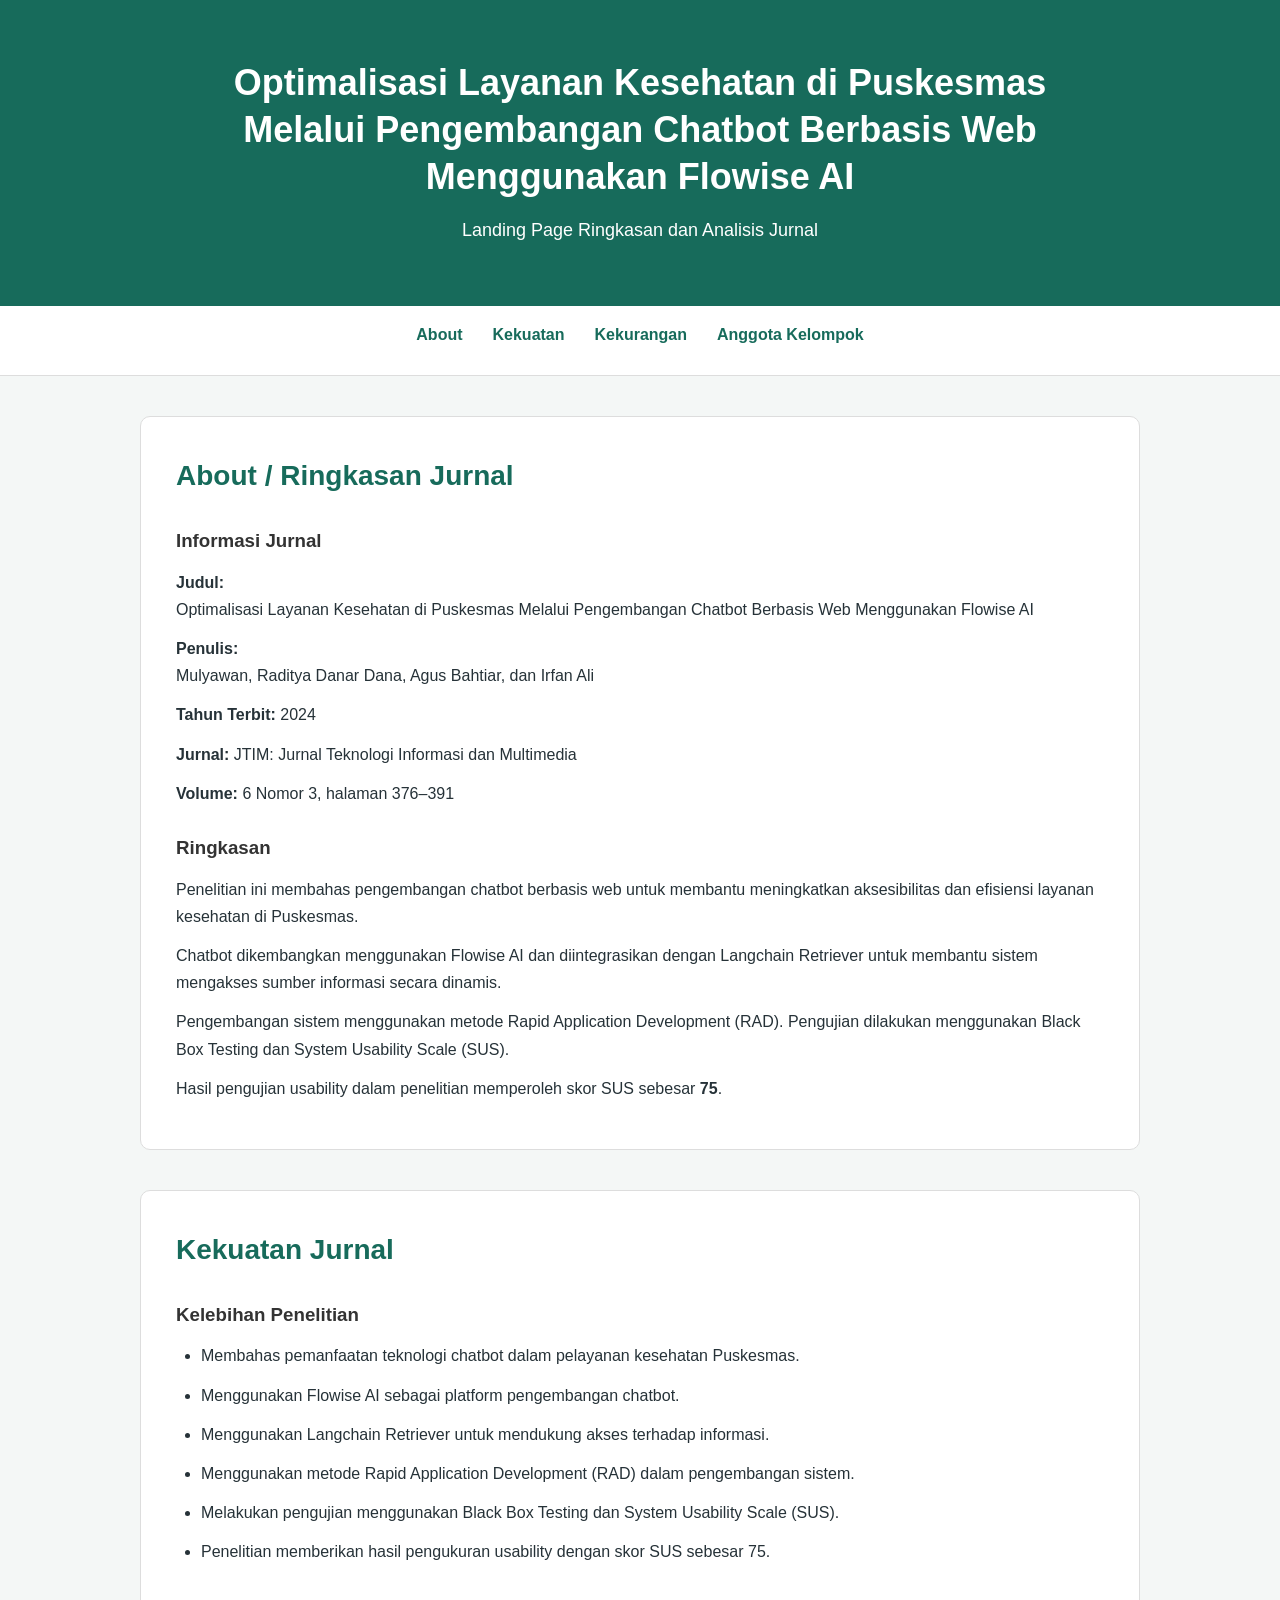
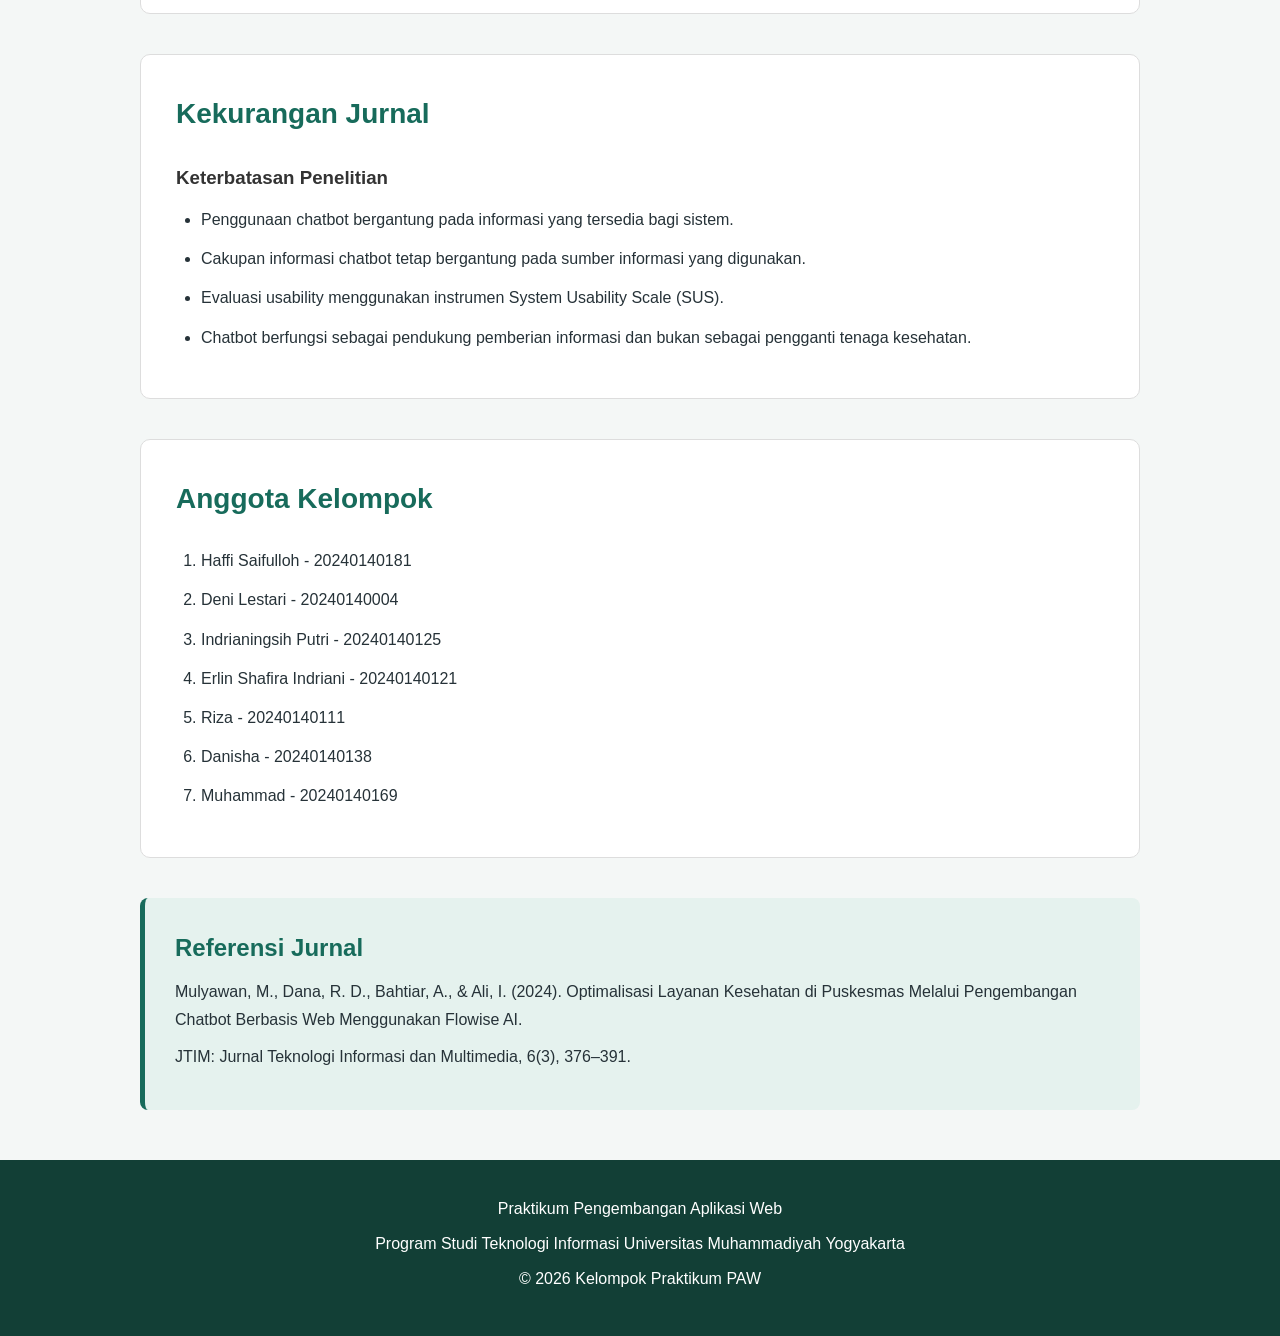
==== index.html @ f13b4178 "Membuat Landing Page versi 1 Kelompok 3" ====
<!doctype html>
<html lang="id">
  <head>
    <meta charset="UTF-8" />
    <meta name="viewport" content="width=device-width, initial-scale=1.0" />

    <title>Landing Page Jurnal - Chatbot Puskesmas</title>

    <link rel="stylesheet" href="style.css" />
  </head>

  <body>
    <!-- HEADER -->
    <header>
      <h1>
        Optimalisasi Layanan Kesehatan di Puskesmas Melalui Pengembangan Chatbot
        Berbasis Web Menggunakan Flowise AI
      </h1>

      <p>Landing Page Ringkasan dan Analisis Jurnal</p>
    </header>

    <!-- NAVIGASI -->
    <nav aria-label="Navigasi utama">
      <ul>
        <li>
          <a href="#about">About</a>
        </li>

        <li>
          <a href="#kekuatan">Kekuatan</a>
        </li>

        <li>
          <a href="#kekurangan">Kekurangan</a>
        </li>

        <li>
          <a href="#anggota">Anggota Kelompok</a>
        </li>
      </ul>
    </nav>

    <!-- KONTEN UTAMA -->
    <main>
      <!-- ABOUT / RINGKASAN -->
      <section id="about">
        <h2>About / Ringkasan Jurnal</h2>

        <article>
          <h3>Informasi Jurnal</h3>

          <p>
            <strong>Judul:</strong><br />
            Optimalisasi Layanan Kesehatan di Puskesmas Melalui Pengembangan
            Chatbot Berbasis Web Menggunakan Flowise AI
          </p>

          <p>
            <strong>Penulis:</strong><br />
            Mulyawan, Raditya Danar Dana, Agus Bahtiar, dan Irfan Ali
          </p>

          <p>
            <strong>Tahun Terbit:</strong>
            2024
          </p>

          <p>
            <strong>Jurnal:</strong>
            JTIM: Jurnal Teknologi Informasi dan Multimedia
          </p>

          <p>
            <strong>Volume:</strong>
            6 Nomor 3, halaman 376–391
          </p>
        </article>

        <article>
          <h3>Ringkasan</h3>

          <p>
            Penelitian ini membahas pengembangan chatbot berbasis web untuk
            membantu meningkatkan aksesibilitas dan efisiensi layanan kesehatan
            di Puskesmas.
          </p>

          <p>
            Chatbot dikembangkan menggunakan Flowise AI dan diintegrasikan
            dengan Langchain Retriever untuk membantu sistem mengakses sumber
            informasi secara dinamis.
          </p>

          <p>
            Pengembangan sistem menggunakan metode Rapid Application Development
            (RAD). Pengujian dilakukan menggunakan Black Box Testing dan System
            Usability Scale (SUS).
          </p>

          <p>
            Hasil pengujian usability dalam penelitian memperoleh skor SUS
            sebesar <strong>75</strong>.
          </p>
        </article>
      </section>

      <!-- KEKUATAN -->
      <section id="kekuatan">
        <h2>Kekuatan Jurnal</h2>

        <article>
          <h3>Kelebihan Penelitian</h3>

          <ul>
            <li>
              Membahas pemanfaatan teknologi chatbot dalam pelayanan kesehatan
              Puskesmas.
            </li>

            <li>
              Menggunakan Flowise AI sebagai platform pengembangan chatbot.
            </li>

            <li>
              Menggunakan Langchain Retriever untuk mendukung akses terhadap
              informasi.
            </li>

            <li>
              Menggunakan metode Rapid Application Development (RAD) dalam
              pengembangan sistem.
            </li>

            <li>
              Melakukan pengujian menggunakan Black Box Testing dan System
              Usability Scale (SUS).
            </li>

            <li>
              Penelitian memberikan hasil pengukuran usability dengan skor SUS
              sebesar 75.
            </li>
          </ul>
        </article>
      </section>

      <!-- KEKURANGAN -->
      <section id="kekurangan">
        <h2>Kekurangan Jurnal</h2>

        <article>
          <h3>Keterbatasan Penelitian</h3>

          <ul>
            <li>
              Penggunaan chatbot bergantung pada informasi yang tersedia bagi
              sistem.
            </li>

            <li>
              Cakupan informasi chatbot tetap bergantung pada sumber informasi
              yang digunakan.
            </li>

            <li>
              Evaluasi usability menggunakan instrumen System Usability Scale
              (SUS).
            </li>

            <li>
              Chatbot berfungsi sebagai pendukung pemberian informasi dan bukan
              sebagai pengganti tenaga kesehatan.
            </li>
          </ul>
        </article>
      </section>

      <!-- ANGGOTA KELOMPOK -->
      <section id="anggota">
        <h2>Anggota Kelompok</h2>

        <article>
          <ol>
            <li>Haffi Saifulloh - 20240140181</li>

            <li>Deni Lestari - 20240140004</li>

            <li>Indrianingsih Putri - 20240140125</li>

            <li>Erlin Shafira Indriani - 20240140121</li>

            <li>Riza - 20240140111</li>

            <li>Danisha - 20240140138</li>

            <li>Muhammad - 20240140169</li>
          </ol>
        </article>
      </section>

      <!-- INFORMASI TAMBAHAN -->
      <aside>
        <h2>Referensi Jurnal</h2>

        <p>
          Mulyawan, M., Dana, R. D., Bahtiar, A., & Ali, I. (2024). Optimalisasi
          Layanan Kesehatan di Puskesmas Melalui Pengembangan Chatbot Berbasis
          Web Menggunakan Flowise AI.
        </p>

        <p>JTIM: Jurnal Teknologi Informasi dan Multimedia, 6(3), 376–391.</p>
      </aside>
    </main>

    <!-- FOOTER -->
    <footer>
      <p>Praktikum Pengembangan Aplikasi Web</p>

      <p>
        Program Studi Teknologi Informasi Universitas Muhammadiyah Yogyakarta
      </p>

      <p>&copy; 2026 Kelompok Praktikum PAW</p>
    </footer>
  </body>
</html>
---- style.css ----
/* =========================
   DASAR
========================= */

* {
    box-sizing: border-box;
    margin: 0;
    padding: 0;
}

html {
    scroll-behavior: smooth;
}

body {
    font-family: Arial, Helvetica, sans-serif;
    line-height: 1.7;
    background-color: #f4f7f6;
    color: #263238;
}


/* =========================
   HEADER
========================= */

header {
    background-color: #176b5b;
    color: white;
    text-align: center;
    padding: 60px 20px;
}

header h1 {
    max-width: 900px;
    margin: 0 auto 15px;
    font-size: 36px;
    line-height: 1.3;
}

header p {
    font-size: 18px;
}


/* =========================
   NAV
========================= */

nav {
    background-color: white;
    border-bottom: 1px solid #ddd;
    position: sticky;
    top: 0;
    z-index: 10;
}

nav ul {
    list-style: none;
    display: flex;
    justify-content: center;
    flex-wrap: wrap;
    gap: 30px;
    padding: 15px;
}

nav a {
    text-decoration: none;
    color: #176b5b;
    font-weight: bold;
}

nav a:hover {
    color: #0b4035;
}


/* =========================
   MAIN
========================= */

main {
    width: 90%;
    max-width: 1000px;
    margin: auto;
}


/* =========================
   SECTION
========================= */

section {
    background-color: white;
    margin-top: 40px;
    padding: 35px;
    border-radius: 10px;
    border: 1px solid #ddd;
}

section h2 {
    color: #176b5b;
    margin-bottom: 25px;
    font-size: 28px;
}

article {
    margin-bottom: 25px;
}

article:last-child {
    margin-bottom: 0;
}

article h3 {
    margin-bottom: 12px;
    color: #333;
}

article p {
    margin-bottom: 12px;
}


/* =========================
   LIST
========================= */

ul,
ol {
    padding-left: 25px;
}

li {
    margin-bottom: 12px;
}


/* =========================
   ASIDE
========================= */

aside {
    margin-top: 40px;
    padding: 30px;
    background-color: #e5f2ee;
    border-left: 5px solid #176b5b;
    border-radius: 8px;
}

aside h2 {
    color: #176b5b;
    margin-bottom: 10px;
}

aside p {
    margin-bottom: 10px;
}


/* =========================
   FOOTER
========================= */

footer {
    margin-top: 50px;
    padding: 35px 20px;
    background-color: #123f36;
    color: white;
    text-align: center;
}

footer p {
    margin-bottom: 8px;
}


/* =========================
   RESPONSIVE
========================= */

@media (max-width: 600px) {

    header h1 {
        font-size: 28px;
    }

    nav ul {
        gap: 15px;
    }

    section {
        padding: 25px;
    }

}
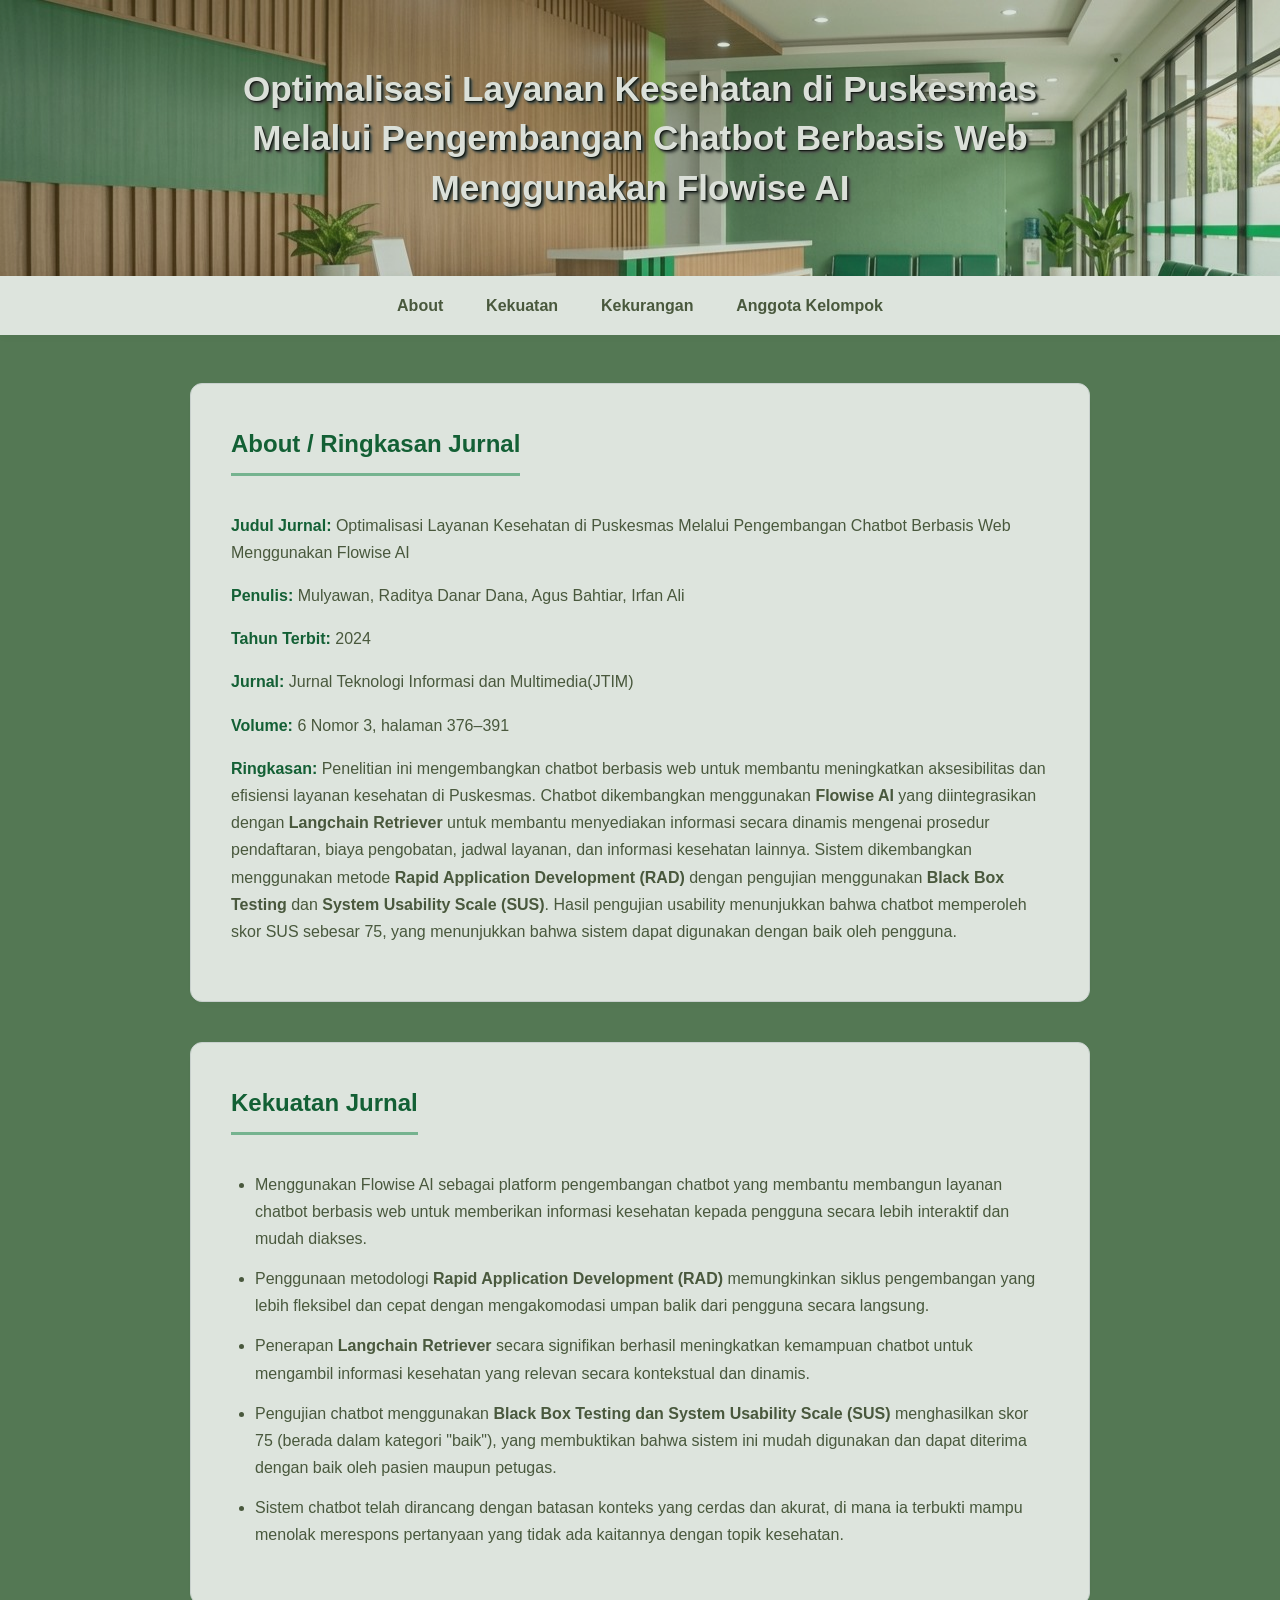
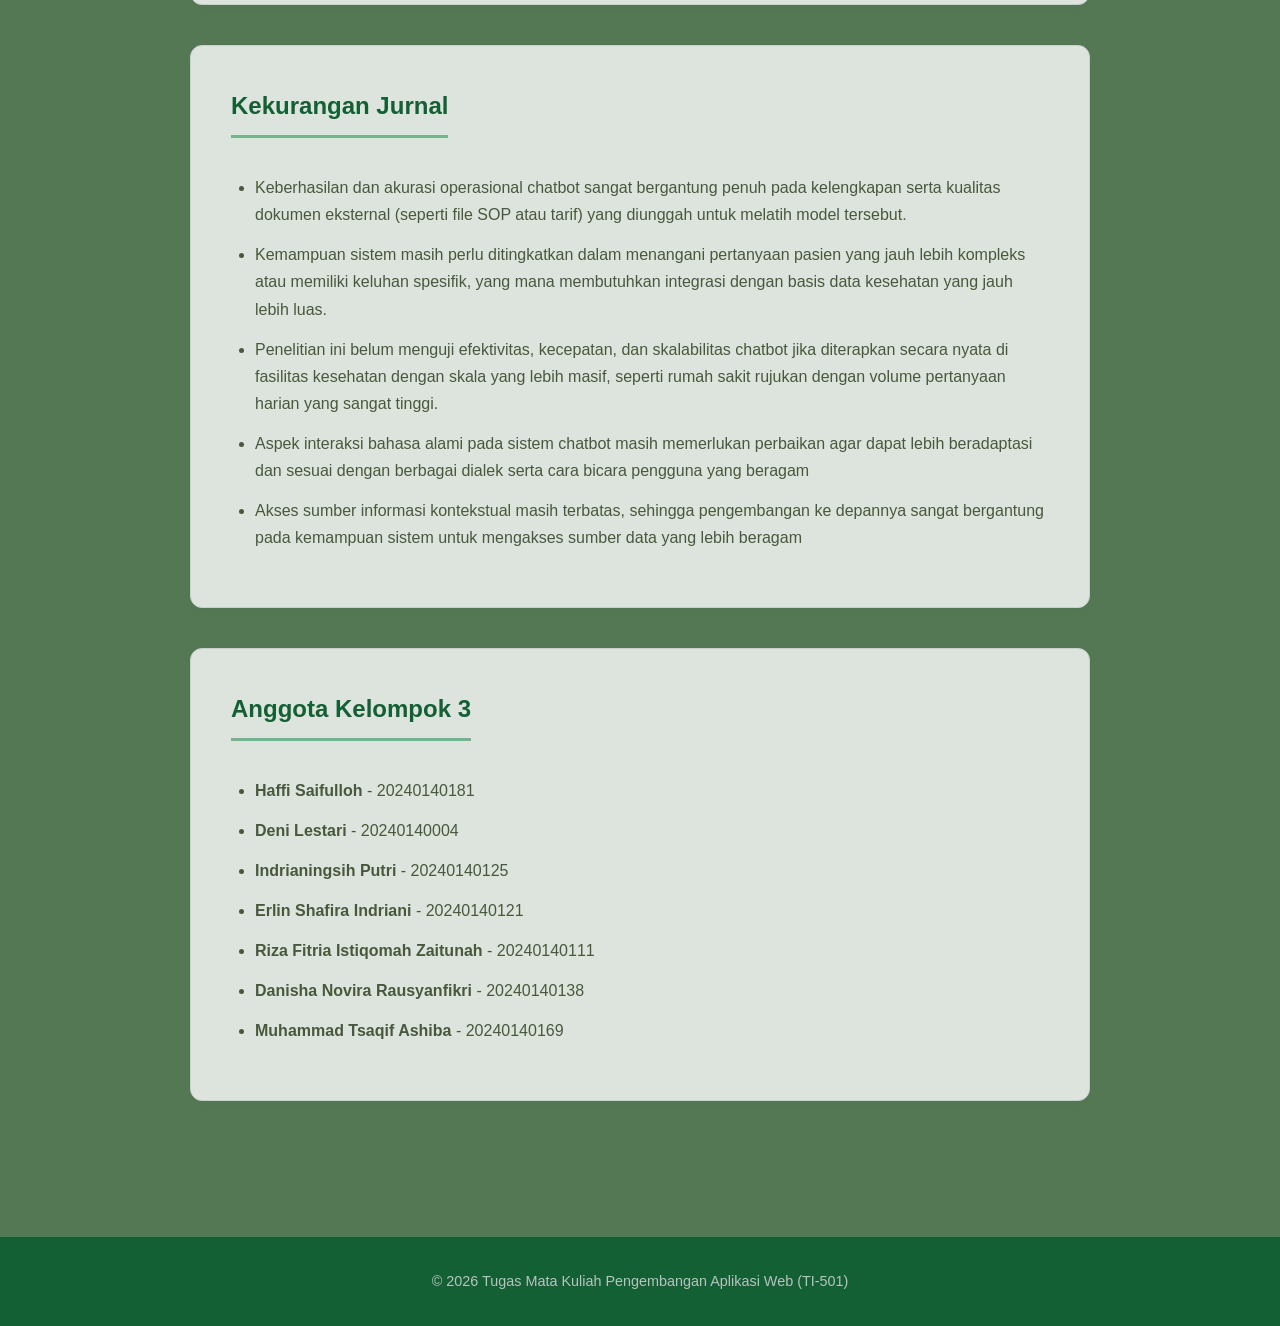
==== commit fe1c8008: "Mengubah style tema menjadi hijau" ====
--- a/index.html
+++ b/index.html
@@ -1,227 +1,214 @@
-<!doctype html>
+<!DOCTYPE html>
 <html lang="id">
-  <head>
-    <meta charset="UTF-8" />
-    <meta name="viewport" content="width=device-width, initial-scale=1.0" />
-
-    <title>Landing Page Jurnal - Chatbot Puskesmas</title>
-
-    <link rel="stylesheet" href="style.css" />
-  </head>
-
-  <body>
-    <!-- HEADER -->
+<head>
+    <meta charset="UTF-8">
+    <meta name="viewport" content="width=device-width, initial-scale=1.0">
+    <title>Tugas PAW - Landing Page Jurnal</title>
+    <style>
+        /* CSS Variabel untuk konsistensi warna */
+        :root {
+            --primary-color: #035a2d;
+            --secondary-color: #7ec29e;
+            --bg-color: #114311b7; 
+            --text-color: #465137; /* Abu-abu gelap untuk teks yang nyaman dibaca */
+            --card-bg: #ffffff;
+        }
+
+        body { 
+            font-family: 'Segoe UI', Tahoma, Geneva, Verdana, sans-serif; 
+            line-height: 1.7; 
+            margin: 0; 
+            padding: 0; 
+            color: var(--text-color); 
+            background-color: var(--bg-color); 
+            opacity: 0.8;
+        }
+
+        /* Bagian Header / Hero */
+        header { 
+            background-image: url(back.jpg);
+            /* background: linear-gradient(135deg, var(--primary-color), var(--secondary-color));  */
+            color: #fdfafa; 
+            padding: 4rem 2rem; 
+            text-align: center; 
+
+            text-shadow: 1px 1px 1px #000, 2px 2px 2px #333, 3px 3px 3px #555;
+            /* box-shadow: 0 4px 6px rgba(0,0,0,0.1);  */
+        }
+
+        header h1 { 
+            margin: 0 auto; 
+            font-size: 2.2rem; 
+            max-width: 900px;
+            line-height: 1.4;
+        }
+
+        /* Navigasi Sticky */
+        nav { 
+            background: #ffffff; 
+            padding: 1rem; 
+            text-align: center; 
+            box-shadow: 0 2px 10px rgba(0,0,0,0.05); 
+            position: sticky; 
+            top: 0; 
+            z-index: 1000;
+        }
+
+        nav a { 
+            margin: 0 1.2rem; 
+            text-decoration: none; 
+            color: var(--text-color); 
+            font-weight: 600; 
+            transition: color 0.3s ease; 
+        }
+
+        nav a:hover { 
+            color: var(--secondary-color); 
+        }
+
+        /* Konten Utama */
+        main { 
+            padding: 3rem 1.5rem; 
+            max-width: 900px; 
+            margin: 0 auto; 
+        }
+
+        section { 
+            margin-bottom: 2.5rem; 
+            padding: 2.5rem; 
+            background: var(--card-bg); 
+            border: 1px solid #e5e7eb; 
+            border-radius: 12px; 
+            box-shadow: 0 4px 15px rgba(0,0,0,0.02);
+            transition: transform 0.3s ease, box-shadow 0.3s ease;
+        }
+
+        section:hover {
+            transform: translateY(-3px);
+            box-shadow: 0 8px 20px rgb(16, 52, 4);
+        }
+
+        h2 { 
+            color: var(--primary-color); 
+            border-bottom: 3px solid var(--secondary-color); 
+            padding-bottom: 0.5rem; 
+            margin-top: 0; 
+            font-size: 1.5rem;
+            display: inline-block;
+        }
+
+        /* Penataan Tipografi dan List */
+        p {
+            margin-bottom: 1rem;
+        }
+
+        ul { 
+            margin-left: 1.5rem; 
+            padding-left: 0; 
+        }
+
+        li { 
+            margin-bottom: 0.8rem; 
+        }
+
+        .highlight-label {
+            font-weight: 600;
+            color: var(--primary-color);
+        }
+
+        /* Footer */
+        footer { 
+            background: var(--primary-color); 
+            color: #d1d5db; 
+            text-align: center; 
+            padding: 2rem 1rem; 
+            margin-top: 3rem; 
+            font-size: 0.9rem;
+        }
+
+        footer p {
+            margin: 0;
+        }
+    </style>
+</head>
+<body>
+
+    <!-- Judul landing page di bagian atas halaman -->
     <header>
-      <h1>
-        Optimalisasi Layanan Kesehatan di Puskesmas Melalui Pengembangan Chatbot
-        Berbasis Web Menggunakan Flowise AI
-      </h1>
-
-      <p>Landing Page Ringkasan dan Analisis Jurnal</p>
+        <h1>Optimalisasi Layanan Kesehatan di Puskesmas Melalui Pengembangan Chatbot Berbasis Web Menggunakan Flowise AI</h1>
     </header>
 
-    <!-- NAVIGASI -->
-    <nav aria-label="Navigasi utama">
-      <ul>
-        <li>
-          <a href="#about">About</a>
-        </li>
-
-        <li>
-          <a href="#kekuatan">Kekuatan</a>
-        </li>
-
-        <li>
-          <a href="#kekurangan">Kekurangan</a>
-        </li>
-
-        <li>
-          <a href="#anggota">Anggota Kelompok</a>
-        </li>
-      </ul>
+    <!-- Navigasi antar-bagian -->
+    <nav>
+        <a href="#about">About</a>
+        <a href="#kekuatan">Kekuatan</a>
+        <a href="#kekurangan">Kekurangan</a>
+        <a href="#anggota">Anggota Kelompok</a>
     </nav>
 
-    <!-- KONTEN UTAMA -->
+    <!-- Pembungkus konten utama halaman -->
     <main>
-      <!-- ABOUT / RINGKASAN -->
-      <section id="about">
-        <h2>About / Ringkasan Jurnal</h2>
-
-        <article>
-          <h3>Informasi Jurnal</h3>
-
-          <p>
-            <strong>Judul:</strong><br />
-            Optimalisasi Layanan Kesehatan di Puskesmas Melalui Pengembangan
-            Chatbot Berbasis Web Menggunakan Flowise AI
-          </p>
-
-          <p>
-            <strong>Penulis:</strong><br />
-            Mulyawan, Raditya Danar Dana, Agus Bahtiar, dan Irfan Ali
-          </p>
-
-          <p>
-            <strong>Tahun Terbit:</strong>
-            2024
-          </p>
-
-          <p>
-            <strong>Jurnal:</strong>
-            JTIM: Jurnal Teknologi Informasi dan Multimedia
-          </p>
-
-          <p>
-            <strong>Volume:</strong>
-            6 Nomor 3, halaman 376–391
-          </p>
-        </article>
-
-        <article>
-          <h3>Ringkasan</h3>
-
-          <p>
-            Penelitian ini membahas pengembangan chatbot berbasis web untuk
-            membantu meningkatkan aksesibilitas dan efisiensi layanan kesehatan
-            di Puskesmas.
-          </p>
-
-          <p>
-            Chatbot dikembangkan menggunakan Flowise AI dan diintegrasikan
-            dengan Langchain Retriever untuk membantu sistem mengakses sumber
-            informasi secara dinamis.
-          </p>
-
-          <p>
-            Pengembangan sistem menggunakan metode Rapid Application Development
-            (RAD). Pengujian dilakukan menggunakan Black Box Testing dan System
-            Usability Scale (SUS).
-          </p>
-
-          <p>
-            Hasil pengujian usability dalam penelitian memperoleh skor SUS
-            sebesar <strong>75</strong>.
-          </p>
-        </article>
-      </section>
-
-      <!-- KEKUATAN -->
-      <section id="kekuatan">
-        <h2>Kekuatan Jurnal</h2>
-
-        <article>
-          <h3>Kelebihan Penelitian</h3>
-
-          <ul>
-            <li>
-              Membahas pemanfaatan teknologi chatbot dalam pelayanan kesehatan
-              Puskesmas.
-            </li>
-
-            <li>
-              Menggunakan Flowise AI sebagai platform pengembangan chatbot.
-            </li>
-
-            <li>
-              Menggunakan Langchain Retriever untuk mendukung akses terhadap
-              informasi.
-            </li>
-
-            <li>
-              Menggunakan metode Rapid Application Development (RAD) dalam
-              pengembangan sistem.
-            </li>
-
-            <li>
-              Melakukan pengujian menggunakan Black Box Testing dan System
-              Usability Scale (SUS).
-            </li>
-
-            <li>
-              Penelitian memberikan hasil pengukuran usability dengan skor SUS
-              sebesar 75.
-            </li>
-          </ul>
-        </article>
-      </section>
-
-      <!-- KEKURANGAN -->
-      <section id="kekurangan">
-        <h2>Kekurangan Jurnal</h2>
-
-        <article>
-          <h3>Keterbatasan Penelitian</h3>
-
-          <ul>
-            <li>
-              Penggunaan chatbot bergantung pada informasi yang tersedia bagi
-              sistem.
-            </li>
-
-            <li>
-              Cakupan informasi chatbot tetap bergantung pada sumber informasi
-              yang digunakan.
-            </li>
-
-            <li>
-              Evaluasi usability menggunakan instrumen System Usability Scale
-              (SUS).
-            </li>
-
-            <li>
-              Chatbot berfungsi sebagai pendukung pemberian informasi dan bukan
-              sebagai pengganti tenaga kesehatan.
-            </li>
-          </ul>
-        </article>
-      </section>
-
-      <!-- ANGGOTA KELOMPOK -->
-      <section id="anggota">
-        <h2>Anggota Kelompok</h2>
-
-        <article>
-          <ol>
-            <li>Haffi Saifulloh - 20240140181</li>
-
-            <li>Deni Lestari - 20240140004</li>
-
-            <li>Indrianingsih Putri - 20240140125</li>
-
-            <li>Erlin Shafira Indriani - 20240140121</li>
-
-            <li>Riza - 20240140111</li>
-
-            <li>Danisha - 20240140138</li>
-
-            <li>Muhammad - 20240140169</li>
-          </ol>
-        </article>
-      </section>
-
-      <!-- INFORMASI TAMBAHAN -->
-      <aside>
-        <h2>Referensi Jurnal</h2>
-
-        <p>
-          Mulyawan, M., Dana, R. D., Bahtiar, A., & Ali, I. (2024). Optimalisasi
-          Layanan Kesehatan di Puskesmas Melalui Pengembangan Chatbot Berbasis
-          Web Menggunakan Flowise AI.
-        </p>
-
-        <p>JTIM: Jurnal Teknologi Informasi dan Multimedia, 6(3), 376–391.</p>
-      </aside>
+        
+        <!-- Setiap bagian utama dikelompokkan dengan tag section -->
+        <section id="about">
+            <h2>About / Ringkasan Jurnal</h2>
+            <!-- Artikel digunakan untuk membungkus satu unit konten mandiri -->
+            <article>
+                <p><span class="highlight-label">Judul Jurnal:</span> Optimalisasi Layanan Kesehatan di Puskesmas Melalui Pengembangan Chatbot Berbasis Web Menggunakan Flowise AI</p>
+                <p><span class="highlight-label">Penulis:</span> Mulyawan, Raditya Danar Dana, Agus Bahtiar, Irfan Ali</p>
+                <p><span class="highlight-label">Tahun Terbit:</span> 2024</p>
+                <p><span class="highlight-label">Jurnal:</span> Jurnal Teknologi Informasi dan Multimedia(JTIM)</p>
+                <p><span class="highlight-label">Volume:</span> 6 Nomor 3, halaman 376–391</p>
+                <p><span class="highlight-label">Ringkasan:</span> Penelitian ini mengembangkan chatbot berbasis web untuk membantu meningkatkan aksesibilitas dan efisiensi layanan kesehatan di Puskesmas. Chatbot dikembangkan menggunakan <b>Flowise AI</b> yang diintegrasikan dengan <b>Langchain Retriever</b> untuk membantu menyediakan informasi secara dinamis mengenai prosedur pendaftaran, biaya pengobatan, jadwal layanan, dan informasi kesehatan lainnya. Sistem dikembangkan menggunakan metode <b>Rapid Application Development (RAD)</b> dengan pengujian menggunakan <b>Black Box Testing</b> dan <b>System Usability Scale (SUS)</b>. Hasil pengujian usability menunjukkan bahwa chatbot memperoleh skor SUS sebesar 75, yang menunjukkan bahwa sistem dapat digunakan dengan baik oleh pengguna.
+</p>
+            </article>
+        </section>
+
+        <section id="kekuatan">
+            <h2>Kekuatan Jurnal</h2>
+            <ul>
+                <li>Menggunakan Flowise AI sebagai platform pengembangan chatbot yang membantu membangun layanan chatbot berbasis web untuk memberikan informasi kesehatan kepada pengguna secara lebih interaktif dan mudah diakses.</li>
+                <li>Penggunaan metodologi <strong>Rapid Application Development (RAD)</strong> memungkinkan siklus pengembangan yang lebih fleksibel dan cepat dengan mengakomodasi umpan balik dari pengguna secara langsung.</li>
+                <li>Penerapan <strong>Langchain Retriever</strong> secara signifikan berhasil meningkatkan kemampuan chatbot untuk mengambil informasi kesehatan yang relevan secara kontekstual dan dinamis.</li>
+                <li>Pengujian chatbot menggunakan <strong>Black Box Testing dan System Usability Scale (SUS)</strong> menghasilkan skor 75 (berada dalam kategori "baik"), yang membuktikan bahwa sistem ini mudah digunakan dan dapat diterima dengan baik oleh pasien maupun petugas.</li>
+                <li>Sistem chatbot telah dirancang dengan batasan konteks yang cerdas dan akurat, di mana ia terbukti mampu menolak merespons pertanyaan yang tidak ada kaitannya dengan topik kesehatan.</li>
+            
+                
+                
+            </ul>
+        </section>
+
+        <section id="kekurangan">
+    <h2>Kekurangan Jurnal</h2>
+    <ul>
+        <li>Keberhasilan dan akurasi operasional chatbot sangat bergantung penuh pada kelengkapan serta kualitas dokumen eksternal (seperti file SOP atau tarif) yang diunggah untuk melatih model tersebut.</li>
+        <li>Kemampuan sistem masih perlu ditingkatkan dalam menangani pertanyaan pasien yang jauh lebih kompleks atau memiliki keluhan spesifik, yang mana membutuhkan integrasi dengan basis data kesehatan yang jauh lebih luas.</li>
+        <li>Penelitian ini belum menguji efektivitas, kecepatan, dan skalabilitas chatbot jika diterapkan secara nyata di fasilitas kesehatan dengan skala yang lebih masif, seperti rumah sakit rujukan dengan volume pertanyaan harian yang sangat tinggi.</li>
+        <li>Aspek interaksi bahasa alami pada sistem chatbot masih memerlukan perbaikan agar dapat lebih beradaptasi dan sesuai dengan berbagai dialek serta cara bicara pengguna yang beragam</li>
+        <li>Akses sumber informasi kontekstual masih terbatas, sehingga pengembangan ke depannya sangat bergantung pada kemampuan sistem untuk mengakses sumber data yang lebih beragam</li>
+    </ul>
+</section>
+        </section>
+
+        <section id="anggota">
+            <h2>Anggota Kelompok 3</h2>
+            <ul>
+                <li><strong>Haffi Saifulloh</strong> - 20240140181</li>
+                <li><strong>Deni Lestari</strong> - 20240140004</li>
+                <li><strong>Indrianingsih Putri</strong> - 20240140125</li>
+                <li><strong>Erlin Shafira Indriani</strong> - 20240140121</li>
+                <li><strong>Riza Fitria Istiqomah Zaitunah</strong> - 20240140111</li>
+                <li><strong>Danisha Novira Rausyanfikri</strong> - 20240140138</li>
+                <li><strong>Muhammad Tsaqif Ashiba</strong> - 20240140169</li>
+            </ul>
+        </section>
+        
     </main>
 
-    <!-- FOOTER -->
+    <!-- Bagian bawah halaman -->
     <footer>
-      <p>Praktikum Pengembangan Aplikasi Web</p>
-
-      <p>
-        Program Studi Teknologi Informasi Universitas Muhammadiyah Yogyakarta
-      </p>
-
-      <p>&copy; 2026 Kelompok Praktikum PAW</p>
+        <p>&copy; 2026 Tugas Mata Kuliah Pengembangan Aplikasi Web (TI-501)</p>
     </footer>
-  </body>
+
+</body>
 </html>
